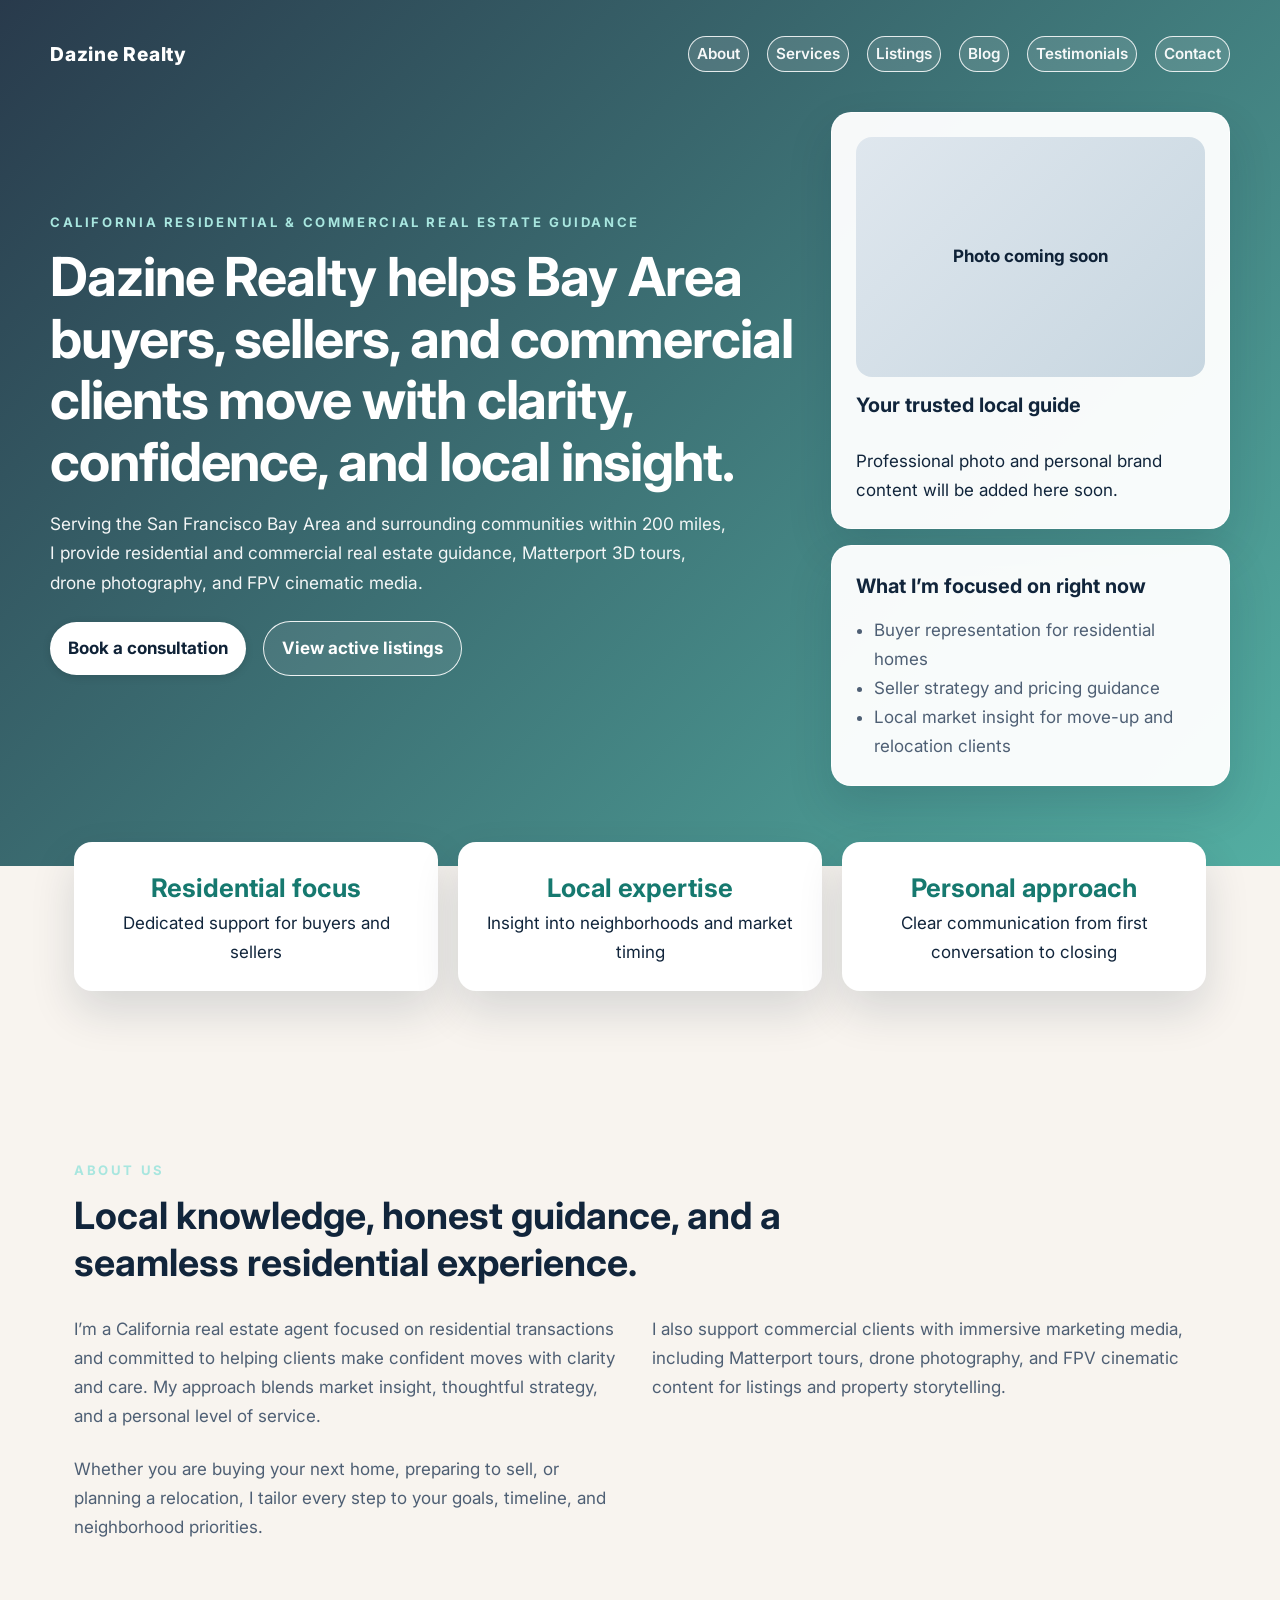
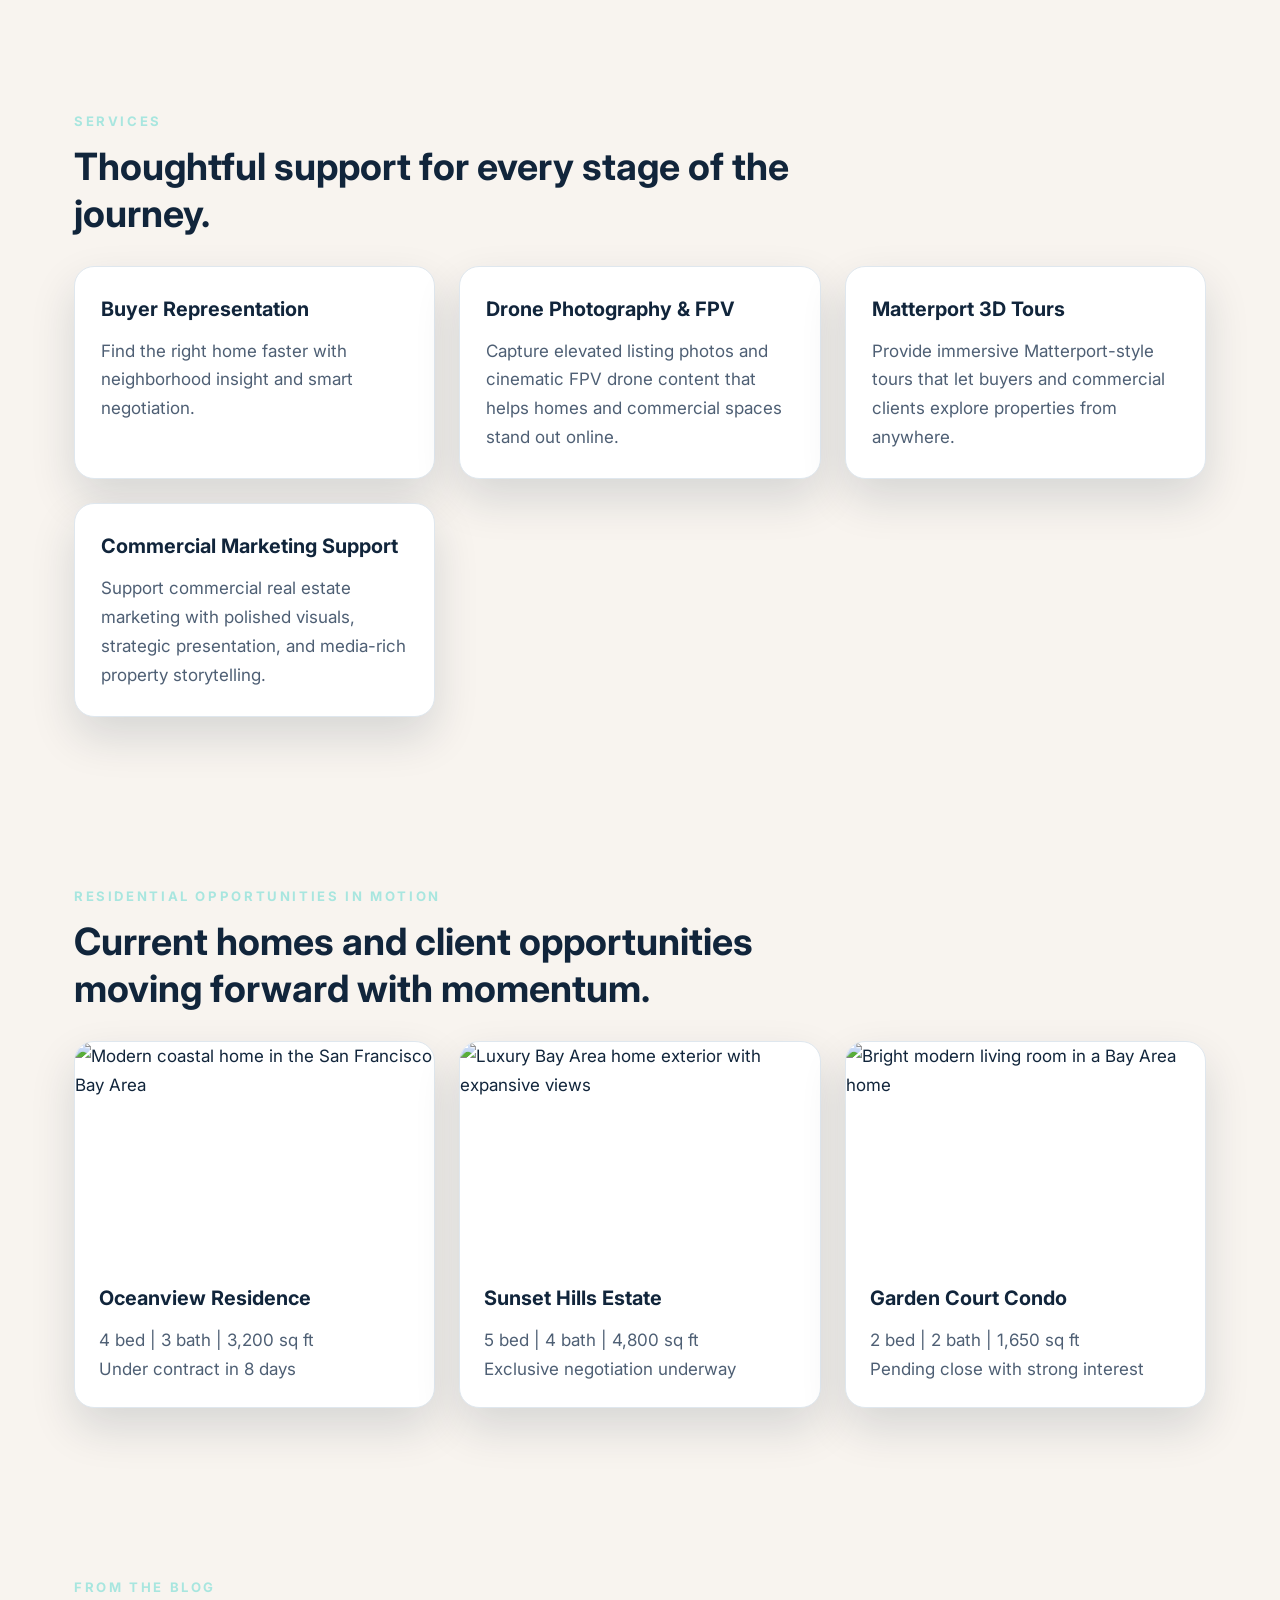
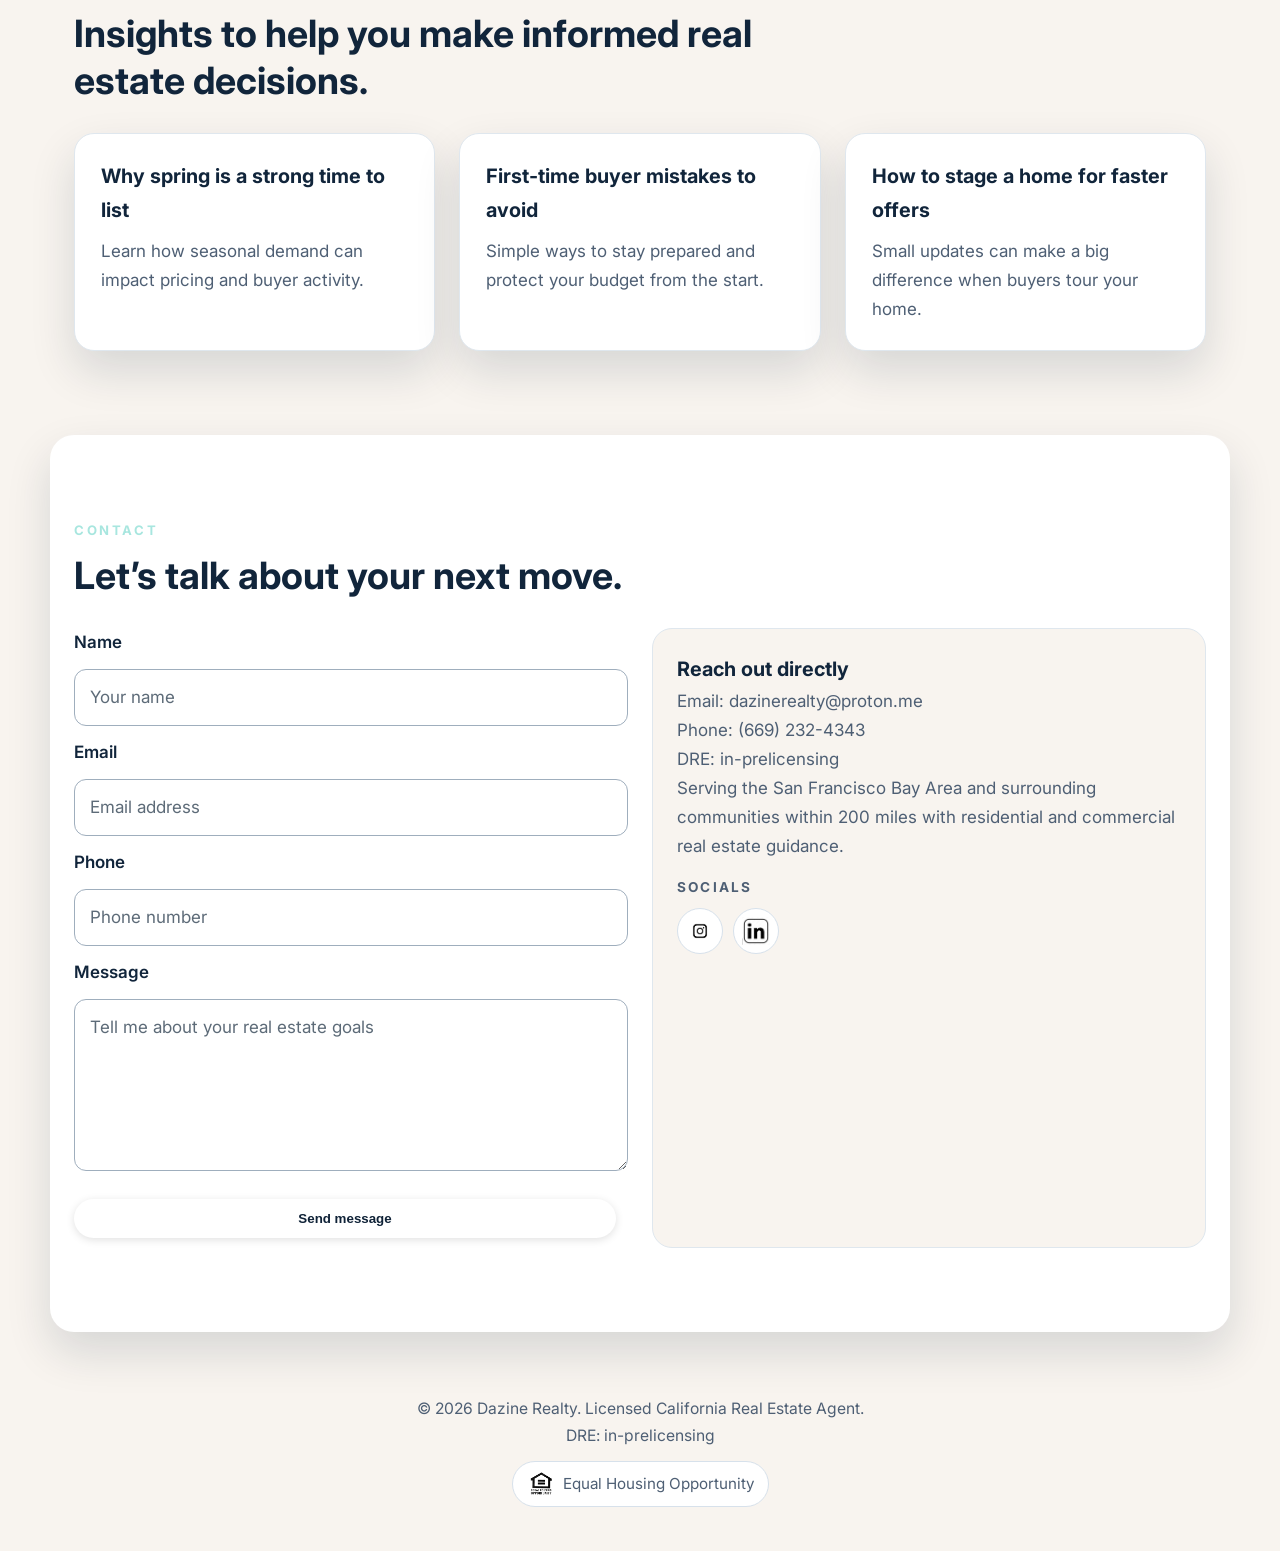
==== index.html @ 2d31d54a "Improve SEO, contact details, and social links" ====
<!DOCTYPE html>
<html lang="en">
  <head>
    <meta charset="UTF-8" />
    <meta name="viewport" content="width=device-width, initial-scale=1.0" />
    <title>Dazine Realty | California Residential Real Estate Agent</title>
    <meta
      name="description"
      content="Dazine Realty is a California real estate agent serving the San Francisco Bay Area and nearby communities with residential and commercial guidance, Matterport tours, drone photography, and FPV media."
    />
    <meta
      name="keywords"
      content="Dazine Realty, California real estate agent, San Francisco Bay Area real estate, Oakland real estate, San Jose real estate, Palo Alto real estate, Berkeley real estate, Walnut Creek real estate, San Mateo real estate, Fremont real estate, Santa Clara real estate, Concord real estate, Pleasanton real estate, Livermore real estate, Daly City real estate, South San Francisco real estate, San Rafael real estate, Mill Valley real estate, San Ramon real estate, Napa real estate, Sonoma real estate, Santa Rosa real estate, Stockton real estate, Modesto real estate, Sacramento real estate, residential real estate, commercial real estate, Matterport tours, drone photography, FPV drone services"
    />
    <meta name="robots" content="index, follow" />
    <meta name="geo.region" content="US-CA" />
    <meta name="geo.placename" content="San Francisco Bay Area" />
    <meta name="geo.position" content="37.7749;-122.4194" />
    <meta name="ICBM" content="37.7749, -122.4194" />
    <link rel="canonical" href="http://127.0.0.1:3000/index.html" />
    <meta property="og:title" content="Dazine Realty | California Residential Real Estate Agent" />
    <meta
      property="og:description"
      content="Trusted California real estate guidance for buyers, sellers, and commercial clients across the Bay Area and nearby communities."
    />
    <meta property="og:type" content="website" />
    <link rel="preconnect" href="https://fonts.googleapis.com" />
    <link rel="preconnect" href="https://fonts.gstatic.com" crossorigin />
    <link
      href="https://fonts.googleapis.com/css2?family=Inter:wght@400;500;600;700;800&display=swap"
      rel="stylesheet"
    />
    <link rel="stylesheet" href="style.css" />
    <script type="application/ld+json">
      {
        "@context": "https://schema.org",
        "@type": "RealEstateAgent",
        "name": "Dazine Realty",
        "description": "Trusted California residential real estate guidance for buyers, sellers, and relocating families.",
        "areaServed": "California",
        "knowsAbout": [
          "Residential real estate",
          "Buyer representation",
          "Seller strategy",
          "Local market guidance"
        ]
      }
    </script>
  </head>
  <body>
    <a href="#main-content" class="skip-link">Skip to main content</a>
    <header class="hero">
      <nav class="navbar" aria-label="Primary navigation">
        <a href="#top" class="brand">Dazine Realty</a>
        <div class="nav-links">
          <a href="#about" class="nav-link">About</a>
          <a href="#services" class="nav-link">Services</a>
          <a href="#listings" class="nav-link">Listings</a>
          <a href="blog.html" class="nav-link">Blog</a>
          <a href="testimonials.html" class="nav-link">Testimonials</a>
          <a href="#contact" class="nav-link">Contact</a>
        </div>
      </nav>

      <div class="hero-content" id="top">
        <div>
          <p class="eyebrow">California Residential & Commercial Real Estate Guidance</p>
          <h1>Dazine Realty helps Bay Area buyers, sellers, and commercial clients move with clarity, confidence, and local insight.</h1>
          <p class="hero-text">
            Serving the San Francisco Bay Area and surrounding communities within 200 miles, I provide residential and commercial real estate guidance, Matterport 3D tours, drone photography, and FPV cinematic media.
          </p>
          <a href="#contact" class="btn btn-primary">Book a consultation</a>
          <a href="#listings" class="btn btn-secondary">View active listings</a>
        </div>
        <div class="hero-side-stack">
          <div class="hero-card hero-photo-card">
            <div class="photo-placeholder" aria-label="Placeholder photo of agent">
              <span>Photo coming soon</span>
            </div>
            <h3>Your trusted local guide</h3>
            <p>Professional photo and personal brand content will be added here soon.</p>
          </div>
          <div class="hero-card">
            <h3>What I’m focused on right now</h3>
            <ul>
              <li>Buyer representation for residential homes</li>
              <li>Seller strategy and pricing guidance</li>
              <li>Local market insight for move-up and relocation clients</li>
            </ul>
          </div>
        </div>
      </div>
    </header>

    <main id="main-content">
      <section class="section intro-strip">
        <div>
          <strong>Residential focus</strong>
          <span>Dedicated support for buyers and sellers</span>
        </div>
        <div>
          <strong>Local expertise</strong>
          <span>Insight into neighborhoods and market timing</span>
        </div>
        <div>
          <strong>Personal approach</strong>
          <span>Clear communication from first conversation to closing</span>
        </div>
      </section>

      <section class="section" id="about">
        <div class="section-heading">
          <p class="eyebrow">About us</p>
          <h2>Local knowledge, honest guidance, and a seamless residential experience.</h2>
        </div>
        <div class="about-grid">
          <p>
            I’m a California real estate agent focused on residential transactions and committed to
            helping clients make confident moves with clarity and care. My approach blends market
            insight, thoughtful strategy, and a personal level of service.
          </p>
          <p>
            I also support commercial clients with immersive marketing media, including Matterport
            tours, drone photography, and FPV cinematic content for listings and property storytelling.
          </p>
          <p>
            Whether you are buying your next home, preparing to sell, or planning a relocation,
            I tailor every step to your goals, timeline, and neighborhood priorities.
          </p>
        </div>
      </section>

      <section class="section" id="services">
        <div class="section-heading">
          <p class="eyebrow">Services</p>
          <h2>Thoughtful support for every stage of the journey.</h2>
        </div>
        <div class="card-grid">
          <article class="card">
            <h3>Buyer Representation</h3>
            <p>Find the right home faster with neighborhood insight and smart negotiation.</p>
          </article>
          <article class="card">
            <h3>Drone Photography & FPV</h3>
            <p>Capture elevated listing photos and cinematic FPV drone content that helps homes and commercial spaces stand out online.</p>
          </article>
          <article class="card">
            <h3>Matterport 3D Tours</h3>
            <p>Provide immersive Matterport-style tours that let buyers and commercial clients explore properties from anywhere.</p>
          </article>
          <article class="card">
            <h3>Commercial Marketing Support</h3>
            <p>Support commercial real estate marketing with polished visuals, strategic presentation, and media-rich property storytelling.</p>
          </article>
        </div>
      </section>

      <section class="section" id="listings">
        <div class="section-heading">
          <p class="eyebrow">Residential opportunities in motion</p>
          <h2>Current homes and client opportunities moving forward with momentum.</h2>
        </div>
        <div class="card-grid">
          <article class="card listing-card">
            <img src="https://images.unsplash.com/photo-1512918728675-ed5a9ecdebfd?auto=format&fit=crop&w=900&q=80" alt="Modern coastal home in the San Francisco Bay Area" />
            <div class="card-content">
              <h3>Oceanview Residence</h3>
              <p>4 bed | 3 bath | 3,200 sq ft</p>
              <span>Under contract in 8 days</span>
            </div>
          </article>
          <article class="card listing-card">
            <img src="https://images.unsplash.com/photo-1502672260266-1c1ef2d93688?auto=format&fit=crop&w=900&q=80" alt="Luxury Bay Area home exterior with expansive views" />
            <div class="card-content">
              <h3>Sunset Hills Estate</h3>
              <p>5 bed | 4 bath | 4,800 sq ft</p>
              <span>Exclusive negotiation underway</span>
            </div>
          </article>
          <article class="card listing-card">
            <img src="https://images.unsplash.com/photo-1460317442991-0ec209397118?auto=format&fit=crop&w=900&q=80" alt="Bright modern living room in a Bay Area home" />
            <div class="card-content">
              <h3>Garden Court Condo</h3>
              <p>2 bed | 2 bath | 1,650 sq ft</p>
              <span>Pending close with strong interest</span>
            </div>
          </article>
        </div>
      </section>

      <section class="section" id="blog">
        <div class="section-heading">
          <p class="eyebrow">From the blog</p>
          <h2>Insights to help you make informed real estate decisions.</h2>
        </div>
        <div class="card-grid">
          <a href="blog.html" class="card blog-card">
            <h3>Why spring is a strong time to list</h3>
            <p>Learn how seasonal demand can impact pricing and buyer activity.</p>
          </a>
          <a href="blog.html" class="card blog-card">
            <h3>First-time buyer mistakes to avoid</h3>
            <p>Simple ways to stay prepared and protect your budget from the start.</p>
          </a>
          <a href="blog.html" class="card blog-card">
            <h3>How to stage a home for faster offers</h3>
            <p>Small updates can make a big difference when buyers tour your home.</p>
          </a>
        </div>
      </section>

      <section class="section contact-section" id="contact">
        <div class="section-heading" id="contact-heading">
          <p class="eyebrow">Contact</p>
          <h2>Let’s talk about your next move.</h2>
        </div>
        <div class="contact-grid">
          <form
            class="contact-form"
            aria-labelledby="contact-heading"
            action="https://formspree.io/f/xbdvkydz"
            method="POST"
          >
            <label for="name">Name</label>
            <input id="name" name="name" type="text" placeholder="Your name" required />
            <label for="email">Email</label>
            <input id="email" name="email" type="email" placeholder="Email address" required />
            <label for="phone">Phone</label>
            <input id="phone" name="phone" type="tel" placeholder="Phone number" />
            <label for="message">Message</label>
            <textarea id="message" name="message" rows="5" placeholder="Tell me about your real estate goals" required></textarea>
            <input type="hidden" name="_subject" value="New inquiry from Dazine Realty website" />
            <input type="hidden" name="_captcha" value="false" />
            <input type="hidden" name="_next" value="/index.html?success=1" />
            <p class="form-status" id="form-status" aria-live="polite"></p>
            <button type="submit" class="btn btn-primary">Send message</button>
          </form>
          <div class="contact-info">
            <h3>Reach out directly</h3>
            <p>Email: <a href="mailto:dazinerealty@proton.me">dazinerealty@proton.me</a></p>
            <p>Phone: <a href="tel:+16692324343">(669) 232-4343</a></p>
            <p>DRE: in-prelicensing</p>
            <p>Serving the San Francisco Bay Area and surrounding communities within 200 miles with residential and commercial real estate guidance.</p>
            <div class="socials-block">
              <p class="socials-title">Socials</p>
              <div class="social-links-row">
                <a href="https://www.instagram.com/" target="_blank" rel="noopener noreferrer" class="social-link" aria-label="Follow on Instagram">
                  <img src="instagramLogo.jpg" alt="Instagram icon for Dazine Realty" class="social-icon" />
                </a>
                <a href="https://www.linkedin.com/" target="_blank" rel="noopener noreferrer" class="social-link" aria-label="Visit LinkedIn profile">
                  <img src="linkedInLogo.jpg" alt="LinkedIn icon for Dazine Realty" class="social-icon" />
                </a>
              </div>
            </div>
          </div>
        </div>
      </section>
    </main>

    <script>
      const params = new URLSearchParams(window.location.search);
      const status = document.getElementById('form-status');
      if (params.get('success') === '1' && status) {
        status.textContent = 'Thanks! Your message was sent successfully.';
      }
    </script>

    <footer aria-label="Footer">
      <div class="footer-content">
        <p>© 2026 Dazine Realty. Licensed California Real Estate Agent.</p>
        <p>DRE: in-prelicensing</p>
      </div>
      <div class="footer-badges">
        <div class="equal-housing" aria-label="Equal Housing Opportunity">
          <img src="EqualHousingOpportunityLogo.png" alt="Equal Housing Opportunity logo" class="equal-housing-icon" />
          <span>Equal Housing Opportunity</span>
        </div>
      </div>
    </footer>
  </body>
</html>
---- style.css ----
:root {
  --navy: #0f2237;
  --teal: #16796f;
  --cream: #f8f4ef;
  --text: #11253b;
  --muted: #4e5f74;
  --shadow: 0 20px 45px rgba(17, 37, 59, 0.14);
  --focus: #0b63ce;
}

* {
  box-sizing: border-box;
  margin: 0;
  padding: 0;
}

html {
  scroll-behavior: smooth;
}

body {
  font-family: 'Inter', sans-serif;
  color: var(--text);
  background: var(--cream);
  line-height: 1.7;
  font-size: 17px;
}

img {
  width: 100%;
  display: block;
}

a {
  color: inherit;
  text-decoration: none;
}

a:hover,
a:focus-visible {
  color: var(--teal);
}

*:focus-visible {
  outline: 3px solid var(--focus);
  outline-offset: 3px;
  border-radius: 4px;
}
.skip-link {
  position: absolute;
  left: -9999px;
  top: 0;
  background: var(--navy);
  color: white;
  padding: 10px 14px;
  z-index: 1000;
  border-radius: 0 0 6px 0;
}

.skip-link:focus {
  left: 0;
}
.hero {
  background: linear-gradient(135deg, rgba(18, 38, 58, 0.9), rgba(42, 157, 143, 0.8)),
    url('https://images.unsplash.com/photo-1494526585095-c41746248156?auto=format&fit=crop&w=1600&q=80') center/cover;
  color: white;
  padding: 24px 24px 80px;
}

.navbar {
  max-width: 1180px;
  margin: 0 auto;
  display: flex;
  align-items: center;
  justify-content: space-between;
  padding: 12px 0 40px;
}

.brand {
  font-size: 1.2rem;
  font-weight: 800;
  letter-spacing: 0.04em;
}

.nav-links {
  display: flex;
  gap: 18px;
  flex-wrap: wrap;
}

.nav-links a {
  color: rgba(255,255,255,0.95);
  font-size: 0.95rem;
  font-weight: 600;
}

.nav-link {
  display: inline-block;
  padding: 4px 8px;
  border: 1px solid rgba(255,255,255,0.85);
  border-radius: 999px;
  background: rgba(255,255,255,0.12);
}

.hero-content {
  max-width: 1180px;
  margin: 0 auto;
  display: grid;
  grid-template-columns: 1.5fr 0.8fr;
  gap: 32px;
  align-items: center;
}

.eyebrow {
  text-transform: uppercase;
  letter-spacing: 0.2em;
  font-weight: 700;
  font-size: 0.82rem;
  color: #a8e6df;
  margin-bottom: 12px;
}

.hero h1 {
  font-size: clamp(2.2rem, 4.2vw, 3.5rem);
  margin-bottom: 16px;
  line-height: 1.15;
  letter-spacing: -0.02em;
}

.hero-text {
  font-size: 1.08rem;
  max-width: 680px;
  color: rgba(255,255,255,0.94);
  margin-bottom: 24px;
}

.btn {
  display: inline-block;
  padding: 12px 18px;
  border-radius: 999px;
  font-weight: 600;
  margin-right: 12px;
  margin-bottom: 10px;
}

.btn-primary {
  background: white;
  color: var(--navy);
  font-weight: 700;
  box-shadow: 0 2px 8px rgba(0, 0, 0, 0.12);
}

.btn-secondary {
  border: 1px solid rgba(255,255,255,0.9);
  color: white;
  font-weight: 700;
  background: rgba(255,255,255,0.08);
}

.hero-card {
  background: rgba(255,255,255,0.96);
  color: var(--text);
  border-radius: 20px;
  padding: 24px;
  box-shadow: var(--shadow);
  border: 1px solid rgba(255,255,255,0.9);
}

.hero-side-stack {
  display: flex;
  flex-direction: column;
  gap: 16px;
}

.hero-photo-card {
  display: flex;
  flex-direction: column;
  gap: 12px;
}

.photo-placeholder {
  min-height: 240px;
  border-radius: 16px;
  background: linear-gradient(135deg, #dfe7ee, #c7d6e0);
  display: grid;
  place-items: center;
  color: var(--navy);
  font-weight: 700;
  text-align: center;
  padding: 16px;
}

.hero-card h3 {
  margin-bottom: 12px;
}

.hero-card ul {
  padding-left: 18px;
  color: var(--muted);
}

.section {
  max-width: 1180px;
  margin: 0 auto;
  padding: 84px 24px;
}

.intro-strip {
  display: grid;
  grid-template-columns: repeat(3, 1fr);
  gap: 20px;
  margin-top: -24px;
  padding-top: 0;
}

.intro-strip > div {
  background: white;
  border-radius: 18px;
  padding: 24px;
  box-shadow: var(--shadow);
  text-align: center;
}

.intro-strip strong {
  display: block;
  font-size: 1.6rem;
  color: var(--teal);
}

.section-heading {
  margin-bottom: 28px;
}

.section-heading h2 {
  font-size: clamp(1.7rem, 3vw, 2.35rem);
  max-width: 760px;
  line-height: 1.25;
}

.about-grid,
.contact-grid {
  display: grid;
  grid-template-columns: 1fr 1fr;
  gap: 24px;
}

.about-grid p,
.contact-info p {
  color: var(--muted);
}

.card-grid {
  display: grid;
  grid-template-columns: repeat(3, 1fr);
  gap: 24px;
}

.card {
  background: white;
  border-radius: 20px;
  padding: 26px;
  box-shadow: var(--shadow);
  border: 1px solid #dfe7ee;
}

.card h3 {
  margin-bottom: 10px;
}

.card p,
.card span {
  color: var(--muted);
}

.blog-card {
  display: block;
  transition: transform 0.2s ease, box-shadow 0.2s ease;
}

.blog-card:hover {
  transform: translateY(-4px);
  box-shadow: 0 24px 45px rgba(18, 38, 58, 0.16);
}

.blog-page {
  max-width: 900px;
  margin: 0 auto;
  padding: 64px 24px 80px;
}

.blog-page .back-link {
  display: inline-block;
  margin-bottom: 24px;
  color: var(--teal);
  font-weight: 600;
}

.blog-post {
  background: white;
  border-radius: 24px;
  padding: 32px;
  box-shadow: var(--shadow);
  margin-bottom: 24px;
}

.blog-post h2 {
  margin-bottom: 12px;
  font-size: 1.7rem;
}

.blog-post p {
  color: var(--muted);
  margin-bottom: 12px;
}

.listing-card {
  overflow: hidden;
  padding: 0;
}

.listing-card img {
  height: 220px;
  object-fit: cover;
}

.card-content {
  padding: 20px 24px 24px;
}

.contact-section {
  background: white;
  border-radius: 24px;
  box-shadow: var(--shadow);
  margin-bottom: 40px;
}

.contact-form {
  display: flex;
  flex-direction: column;
  gap: 12px;
}

.contact-form label {
  font-weight: 600;
  color: var(--text);
}

.contact-form input,
.contact-form textarea {
  border: 1px solid #9faebd;
  border-radius: 12px;
  padding: 13px 15px;
  font: inherit;
  background: #fff;
  min-height: 46px;
}

.contact-form input::placeholder,
.contact-form textarea::placeholder {
  color: #5d6b78;
}

.contact-form .form-status {
  margin-top: 4px;
  font-size: 0.95rem;
  color: var(--teal);
  font-weight: 600;
}

.contact-form button {
  border: none;
  cursor: pointer;
}

.contact-info {
  background: var(--cream);
  border-radius: 20px;
  padding: 24px;
  border: 1px solid #dfe7ee;
}

footer {
  text-align: center;
  padding: 24px 24px 44px;
  color: var(--muted);
  font-size: 0.98rem;
}

footer p {
  max-width: 700px;
  margin: 0 auto;
}

.footer-content {
  margin-bottom: 12px;
}

.footer-badges {
  display: flex;
  justify-content: center;
  align-items: center;
  gap: 10px;
  flex-wrap: wrap;
}

.equal-housing,
.social-link {
  display: inline-flex;
  align-items: center;
  gap: 8px;
  padding: 8px 14px;
  border: 1px solid #d7e1eb;
  border-radius: 999px;
  background: white;
  font-size: 0.95rem;
}

.social-link {
  padding: 8px;
}

.equal-housing-icon,
.social-icon {
  width: 28px;
  height: 28px;
  object-fit: contain;
  display: block;
}

.socials-block {
  margin-top: 16px;
}

.socials-title {
  font-size: 0.85rem;
  font-weight: 700;
  text-transform: uppercase;
  letter-spacing: 0.16em;
  color: var(--teal);
  margin-bottom: 8px;
}

.social-links-row {
  display: flex;
  gap: 10px;
  flex-wrap: wrap;
}

@media (max-width: 900px) {
  .hero-content,
  .about-grid,
  .contact-grid,
  .card-grid,
  .intro-strip {
    grid-template-columns: 1fr;
  }

  .hero {
    padding-bottom: 60px;
  }
}

@media (max-width: 640px) {
  .nav-links {
    width: 100%;
    justify-content: space-between;
  }

  .skip-nav-link {
    margin-left: auto;
  }

  .navbar {
    flex-direction: column;
    align-items: flex-start;
    gap: 12px;
  }

  .nav-links {
    gap: 12px;
  }

  .hero {
    padding: 20px 16px 56px;
  }

  .section {
    padding: 56px 16px;
  }
}
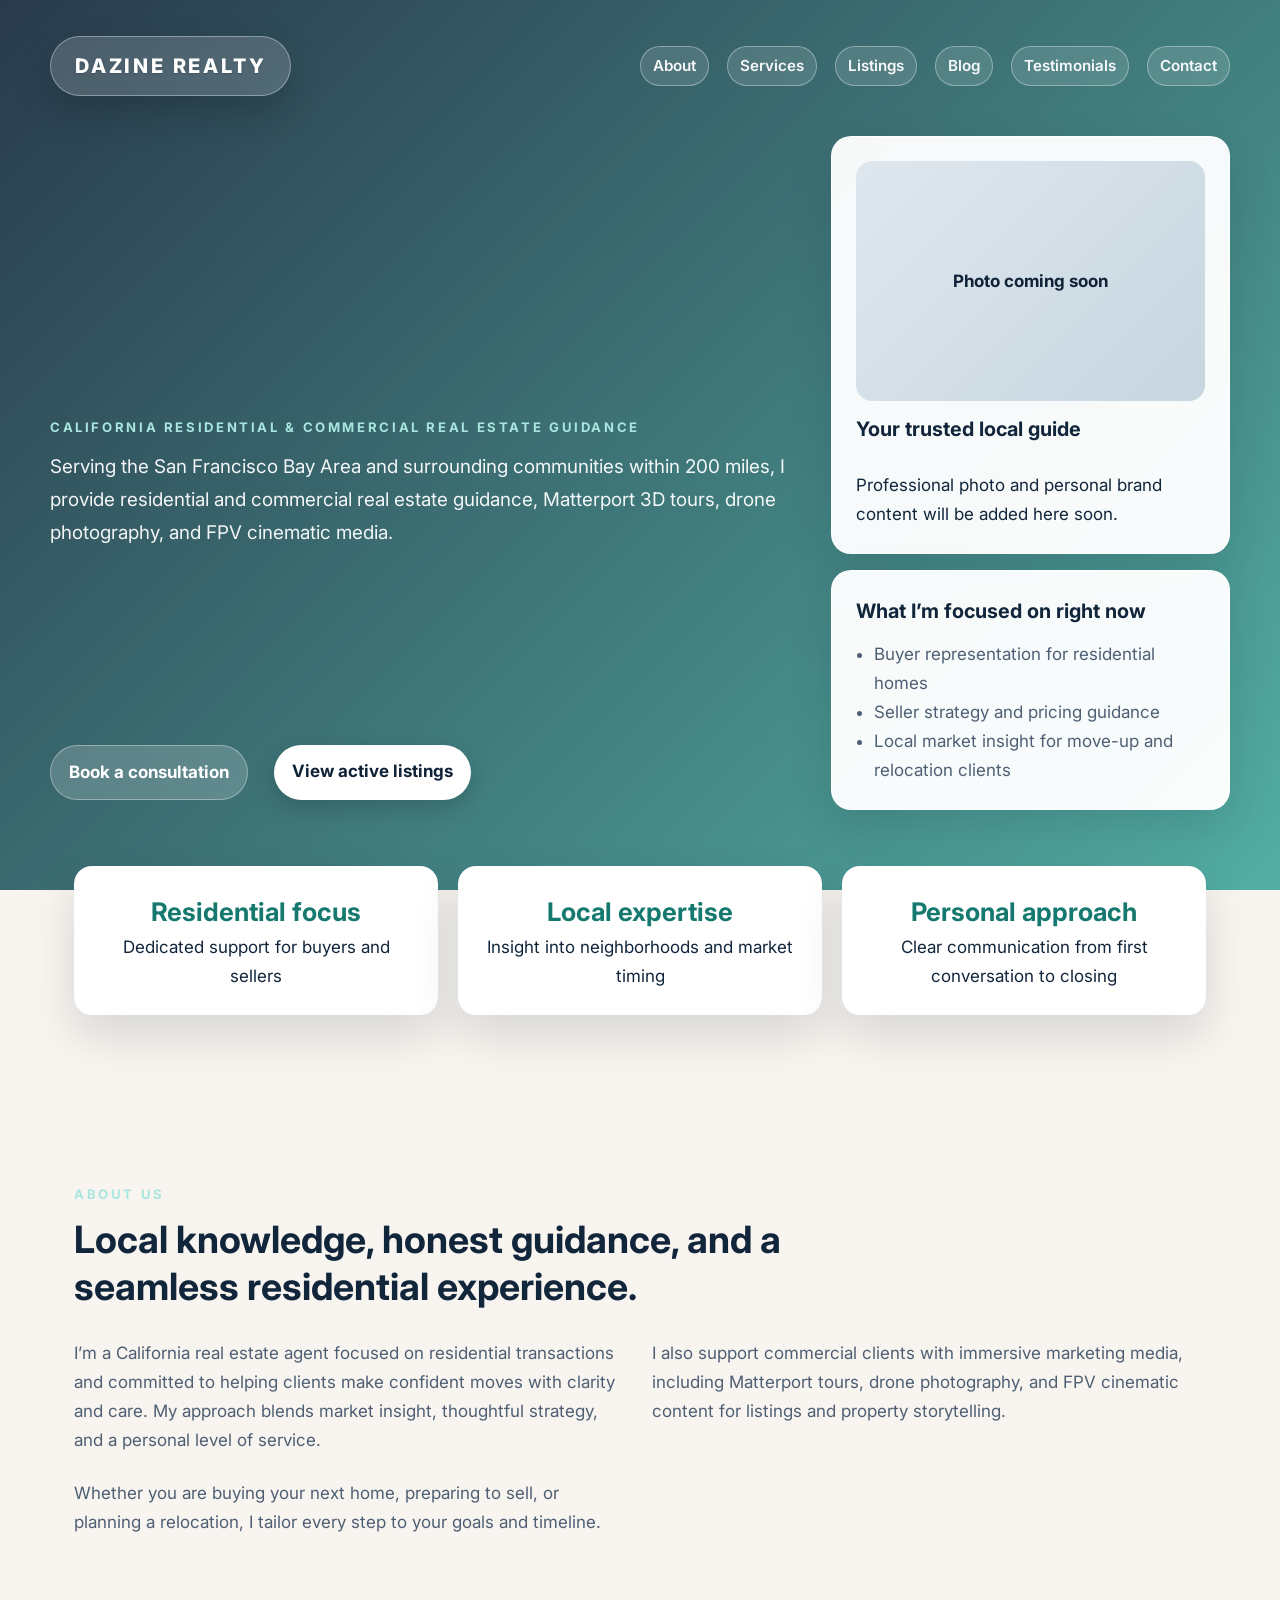
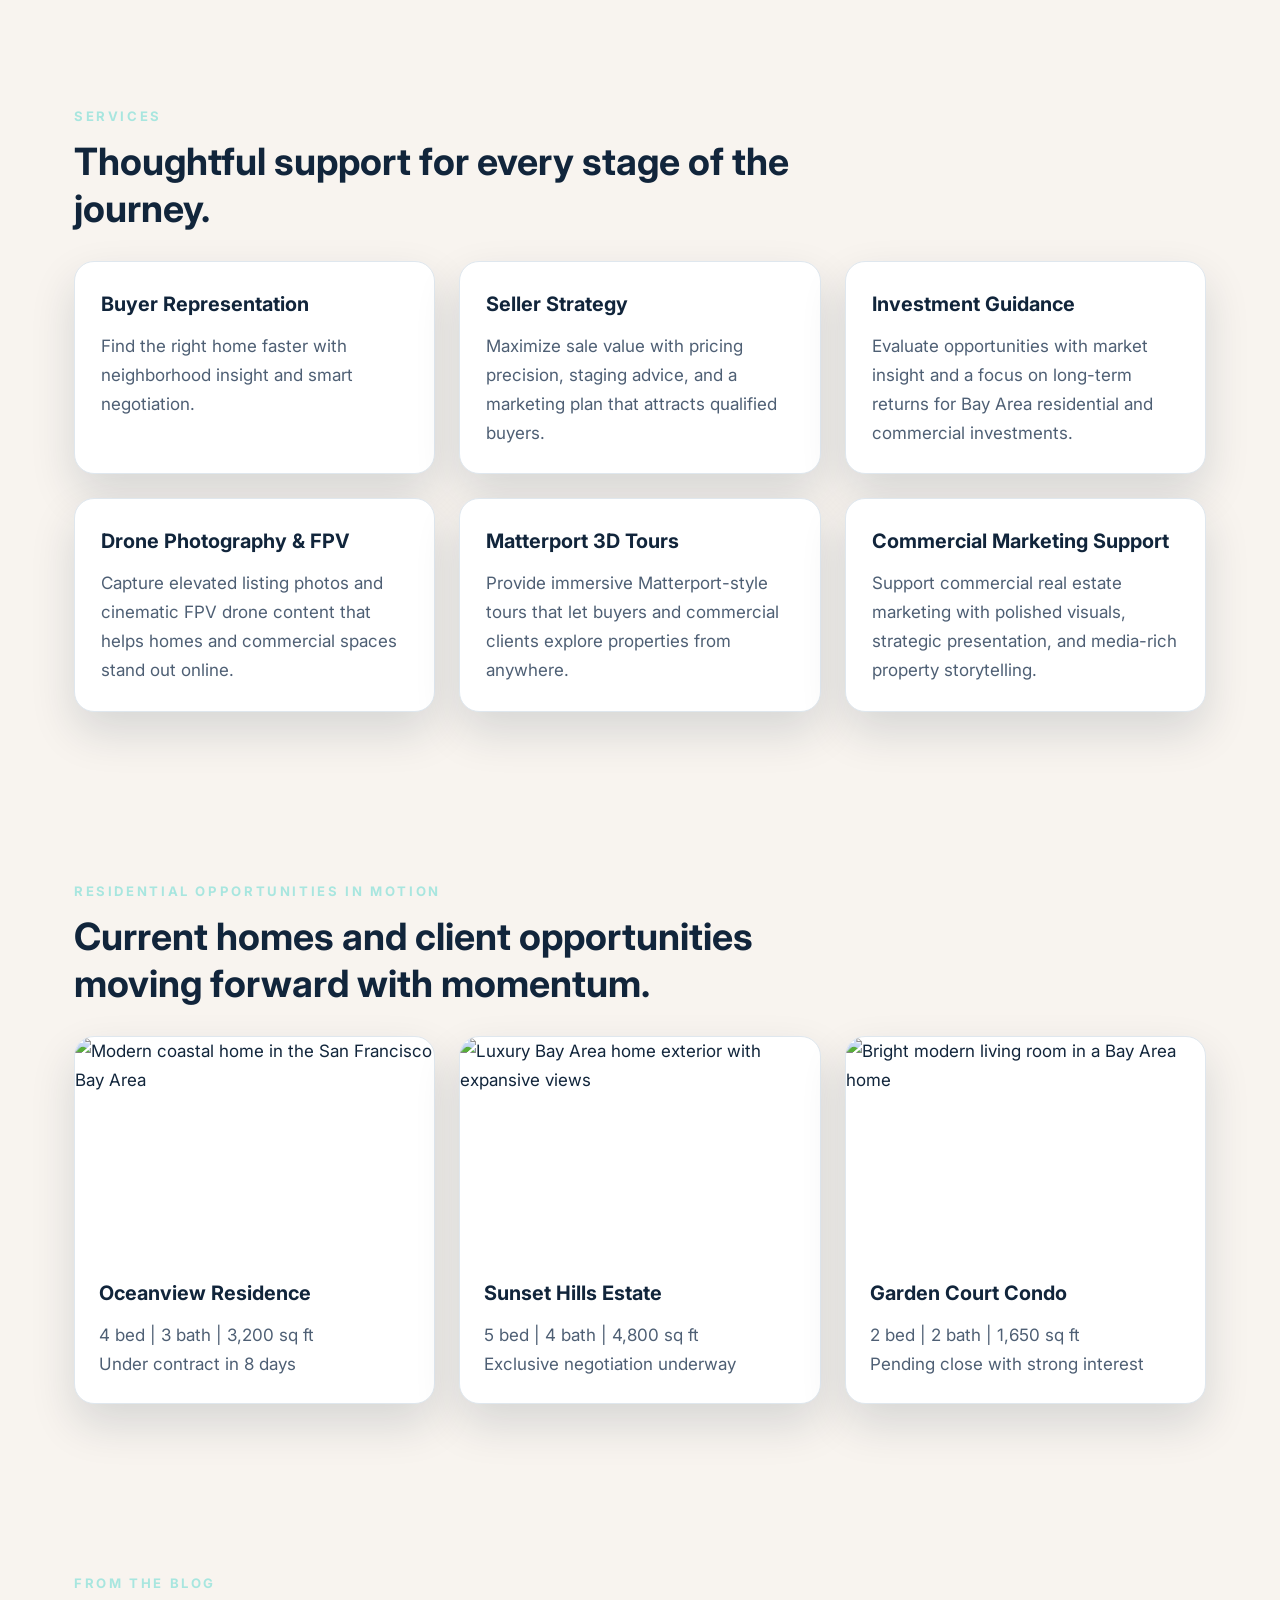
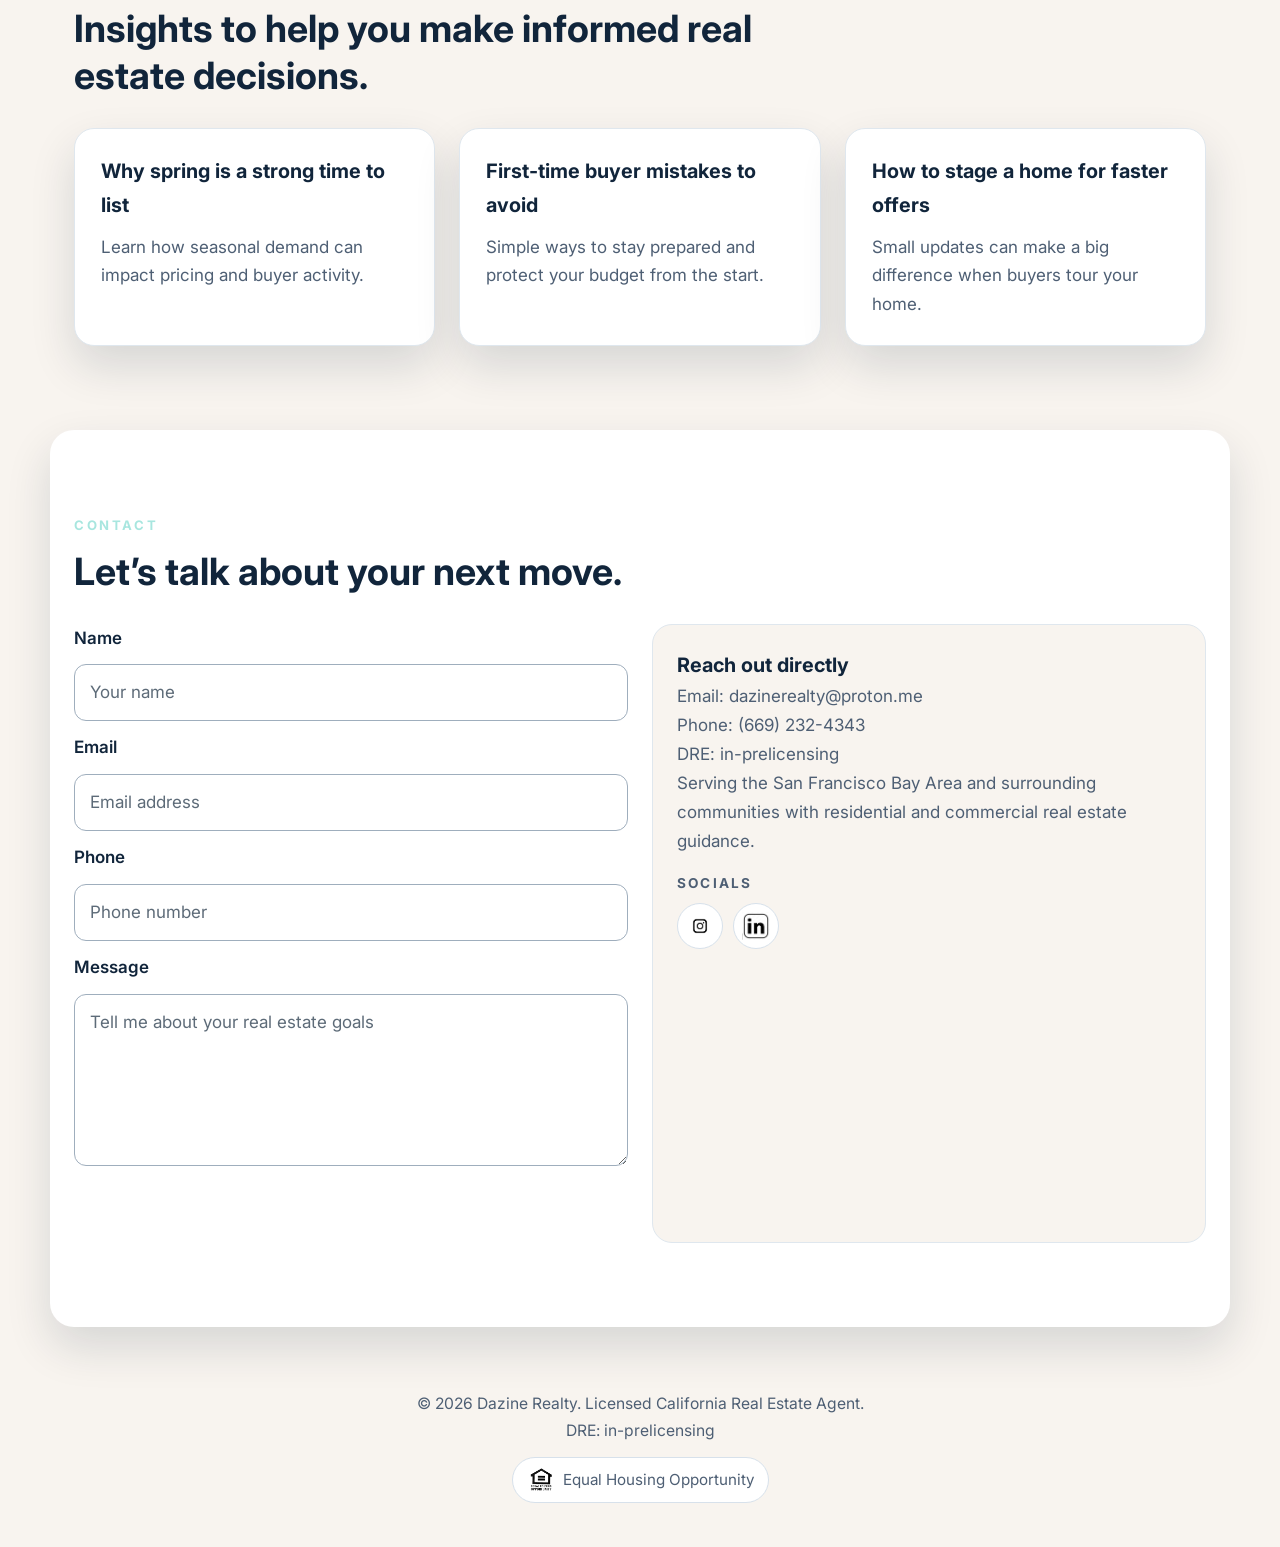
==== commit a12f059b: "Update website content and hero styling" ====
--- a/index.html
+++ b/index.html
@@ -1,6 +1,15 @@
 <!DOCTYPE html>
 <html lang="en">
   <head>
+    <!-- Google tag (gtag.js) -->
+    <script async src="https://www.googletagmanager.com/gtag/js?id=G-FYJN9053RN"></script>
+    <script>
+      window.dataLayer = window.dataLayer || [];
+      function gtag(){dataLayer.push(arguments);}
+      gtag('js', new Date());
+
+      gtag('config', 'G-FYJN9053RN');
+    </script>
     <meta charset="UTF-8" />
     <meta name="viewport" content="width=device-width, initial-scale=1.0" />
     <title>Dazine Realty | California Residential Real Estate Agent</title>
@@ -63,14 +72,17 @@
       </nav>
 
       <div class="hero-content" id="top">
-        <div>
-          <p class="eyebrow">California Residential & Commercial Real Estate Guidance</p>
-          <h1>Dazine Realty helps Bay Area buyers, sellers, and commercial clients move with clarity, confidence, and local insight.</h1>
-          <p class="hero-text">
-            Serving the San Francisco Bay Area and surrounding communities within 200 miles, I provide residential and commercial real estate guidance, Matterport 3D tours, drone photography, and FPV cinematic media.
-          </p>
-          <a href="#contact" class="btn btn-primary">Book a consultation</a>
-          <a href="#listings" class="btn btn-secondary">View active listings</a>
+        <div class="hero-copy">
+          <div>
+            <p class="eyebrow">California Residential & Commercial Real Estate Guidance</p>
+            <p class="hero-text">
+              Serving the San Francisco Bay Area and surrounding communities within 200 miles, I provide residential and commercial real estate guidance, Matterport 3D tours, drone photography, and FPV cinematic media.
+            </p>
+          </div>
+          <div class="hero-actions">
+            <a href="#contact" class="btn btn-primary">Book a consultation</a>
+            <a href="#listings" class="btn btn-secondary">View active listings</a>
+          </div>
         </div>
         <div class="hero-side-stack">
           <div class="hero-card hero-photo-card">
@@ -125,7 +137,7 @@
           </p>
           <p>
             Whether you are buying your next home, preparing to sell, or planning a relocation,
-            I tailor every step to your goals, timeline, and neighborhood priorities.
+            I tailor every step to your goals and timeline.
           </p>
         </div>
       </section>
@@ -139,6 +151,14 @@
           <article class="card">
             <h3>Buyer Representation</h3>
             <p>Find the right home faster with neighborhood insight and smart negotiation.</p>
+          </article>
+          <article class="card">
+            <h3>Seller Strategy</h3>
+            <p>Maximize sale value with pricing precision, staging advice, and a marketing plan that attracts qualified buyers.</p>
+          </article>
+          <article class="card">
+            <h3>Investment Guidance</h3>
+            <p>Evaluate opportunities with market insight and a focus on long-term returns for Bay Area residential and commercial investments.</p>
           </article>
           <article class="card">
             <h3>Drone Photography & FPV</h3>
@@ -240,7 +260,7 @@
             <p>Email: <a href="mailto:dazinerealty@proton.me">dazinerealty@proton.me</a></p>
             <p>Phone: <a href="tel:+16692324343">(669) 232-4343</a></p>
             <p>DRE: in-prelicensing</p>
-            <p>Serving the San Francisco Bay Area and surrounding communities within 200 miles with residential and commercial real estate guidance.</p>
+            <p>Serving the San Francisco Bay Area and surrounding communities with residential and commercial real estate guidance.</p>
             <div class="socials-block">
               <p class="socials-title">Socials</p>
               <div class="social-links-row">
--- a/style.css
+++ b/style.css
@@ -65,6 +65,7 @@
     url('https://images.unsplash.com/photo-1494526585095-c41746248156?auto=format&fit=crop&w=1600&q=80') center/cover;
   color: white;
   padding: 24px 24px 80px;
+  min-height: 760px;
 }
 
 .navbar {
@@ -77,9 +78,29 @@
 }
 
 .brand {
-  font-size: 1.2rem;
+  display: inline-flex;
+  align-items: center;
+  justify-content: center;
+  font-size: 1.25rem;
   font-weight: 800;
-  letter-spacing: 0.04em;
+  letter-spacing: 0.14em;
+  text-transform: uppercase;
+  padding: 12px 24px;
+  border-radius: 999px;
+  border: 1px solid rgba(255, 255, 255, 0.35);
+  background: rgba(255, 255, 255, 0.16);
+  color: white;
+  box-shadow: 0 16px 36px rgba(0, 0, 0, 0.18);
+  text-shadow: 0 1px 2px rgba(0, 0, 0, 0.18);
+  backdrop-filter: blur(10px);
+  transition: transform 0.2s ease, background 0.2s ease, box-shadow 0.2s ease;
+}
+
+.brand:hover,
+.brand:focus-visible {
+  transform: translateY(-2px);
+  background: rgba(255, 255, 255, 0.28);
+  box-shadow: 0 20px 42px rgba(0, 0, 0, 0.22);
 }
 
 .nav-links {
@@ -96,10 +117,19 @@
 
 .nav-link {
   display: inline-block;
-  padding: 4px 8px;
-  border: 1px solid rgba(255,255,255,0.85);
+  padding: 6px 12px;
+  border: 1px solid rgba(255,255,255,0.35);
   border-radius: 999px;
   background: rgba(255,255,255,0.12);
+  transition: background 0.2s ease, transform 0.2s ease, color 0.2s ease, box-shadow 0.2s ease;
+}
+
+.nav-link:hover,
+.nav-link:focus-visible {
+  background: rgba(255,255,255,0.3);
+  color: white;
+  transform: translateY(-1px);
+  box-shadow: 0 8px 18px rgba(0, 0, 0, 0.14);
 }
 
 .hero-content {
@@ -108,7 +138,25 @@
   display: grid;
   grid-template-columns: 1.5fr 0.8fr;
   gap: 32px;
-  align-items: center;
+  align-items: stretch;
+}
+
+.hero-copy {
+  display: flex;
+  flex-direction: column;
+  justify-content: space-between;
+  min-height: 100%;
+  padding-top: 280px;
+}
+
+.hero-actions {
+  display: flex;
+  gap: 14px;
+  margin-top: 0;
+}
+
+.hero-actions .btn {
+  margin-top: 0;
 }
 
 .eyebrow {
@@ -128,10 +176,11 @@
 }
 
 .hero-text {
-  font-size: 1.08rem;
-  max-width: 680px;
+  font-size: 1.18rem;
+  max-width: 760px;
   color: rgba(255,255,255,0.94);
   margin-bottom: 24px;
+  line-height: 1.75;
 }
 
 .btn {
@@ -141,20 +190,38 @@
   font-weight: 600;
   margin-right: 12px;
   margin-bottom: 10px;
+  transition: transform 0.2s ease, background 0.2s ease, box-shadow 0.2s ease;
 }
 
 .btn-primary {
+  background: rgba(255, 255, 255, 0.18);
+  color: white;
+  border: 1px solid rgba(255,255,255,0.35);
+  font-weight: 700;
+}
+
+.btn-secondary {
   background: white;
   color: var(--navy);
   font-weight: 700;
-  box-shadow: 0 2px 8px rgba(0, 0, 0, 0.12);
-}
-
-.btn-secondary {
-  border: 1px solid rgba(255,255,255,0.9);
-  color: white;
-  font-weight: 700;
-  background: rgba(255,255,255,0.08);
+  box-shadow: 0 8px 22px rgba(0, 0, 0, 0.16);
+}
+
+.btn:hover,
+.btn:focus-visible {
+  transform: translateY(-2px);
+}
+
+.btn-primary:hover,
+.btn-primary:focus-visible {
+  background: rgba(255, 255, 255, 0.26);
+  box-shadow: 0 10px 24px rgba(0, 0, 0, 0.14);
+}
+
+.btn-secondary:hover,
+.btn-secondary:focus-visible {
+  background: #f9f9f9;
+  box-shadow: 0 12px 28px rgba(0, 0, 0, 0.18);
 }
 
 .hero-card {
@@ -313,6 +380,30 @@
   margin-bottom: 12px;
 }
 
+.page-intro-card {
+  background: white;
+  border-radius: 24px;
+  padding: 30px 32px;
+  box-shadow: var(--shadow);
+  margin-bottom: 32px;
+}
+
+.page-intro-card p {
+  color: var(--muted);
+  margin-bottom: 16px;
+  line-height: 1.8;
+  max-width: 760px;
+}
+
+.page-intro-card p:last-child {
+  margin-bottom: 0;
+}
+
+.page-intro-card a {
+  color: var(--teal);
+  font-weight: 700;
+}
+
 .listing-card {
   overflow: hidden;
   padding: 0;
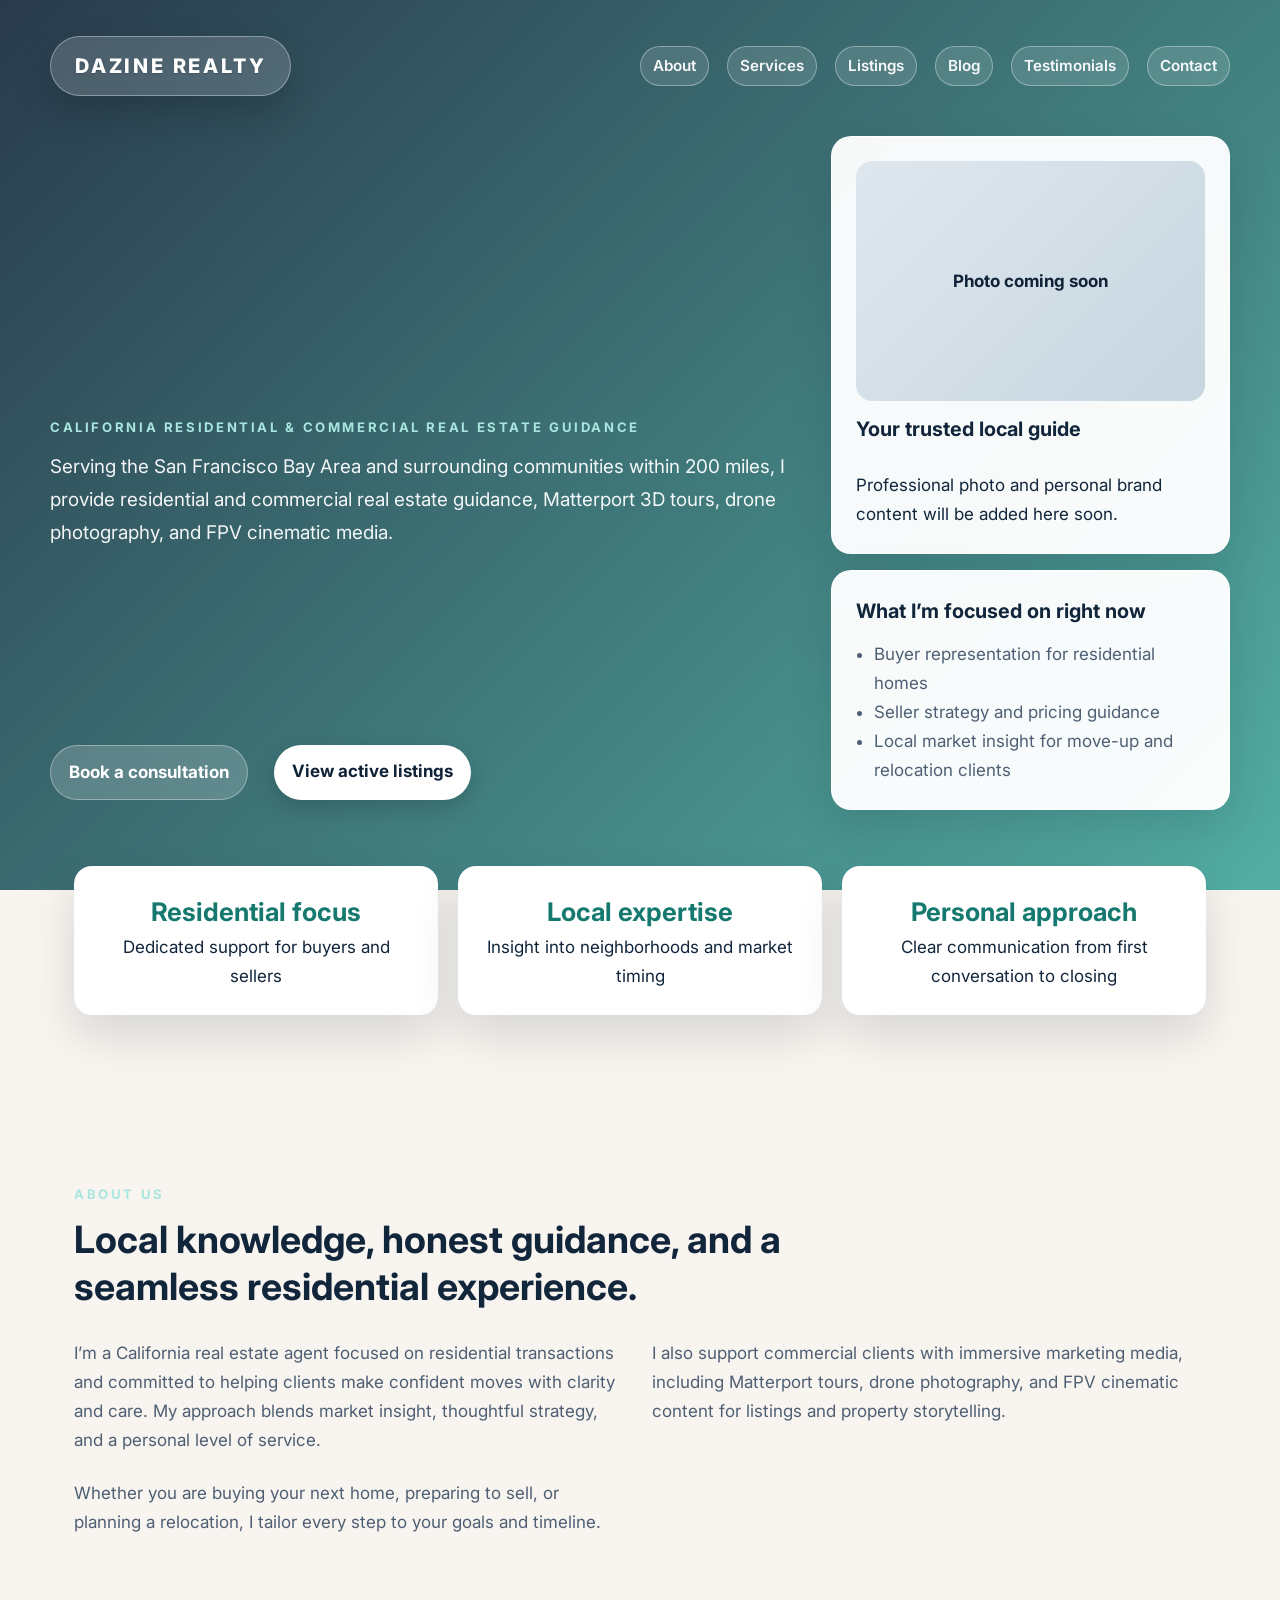
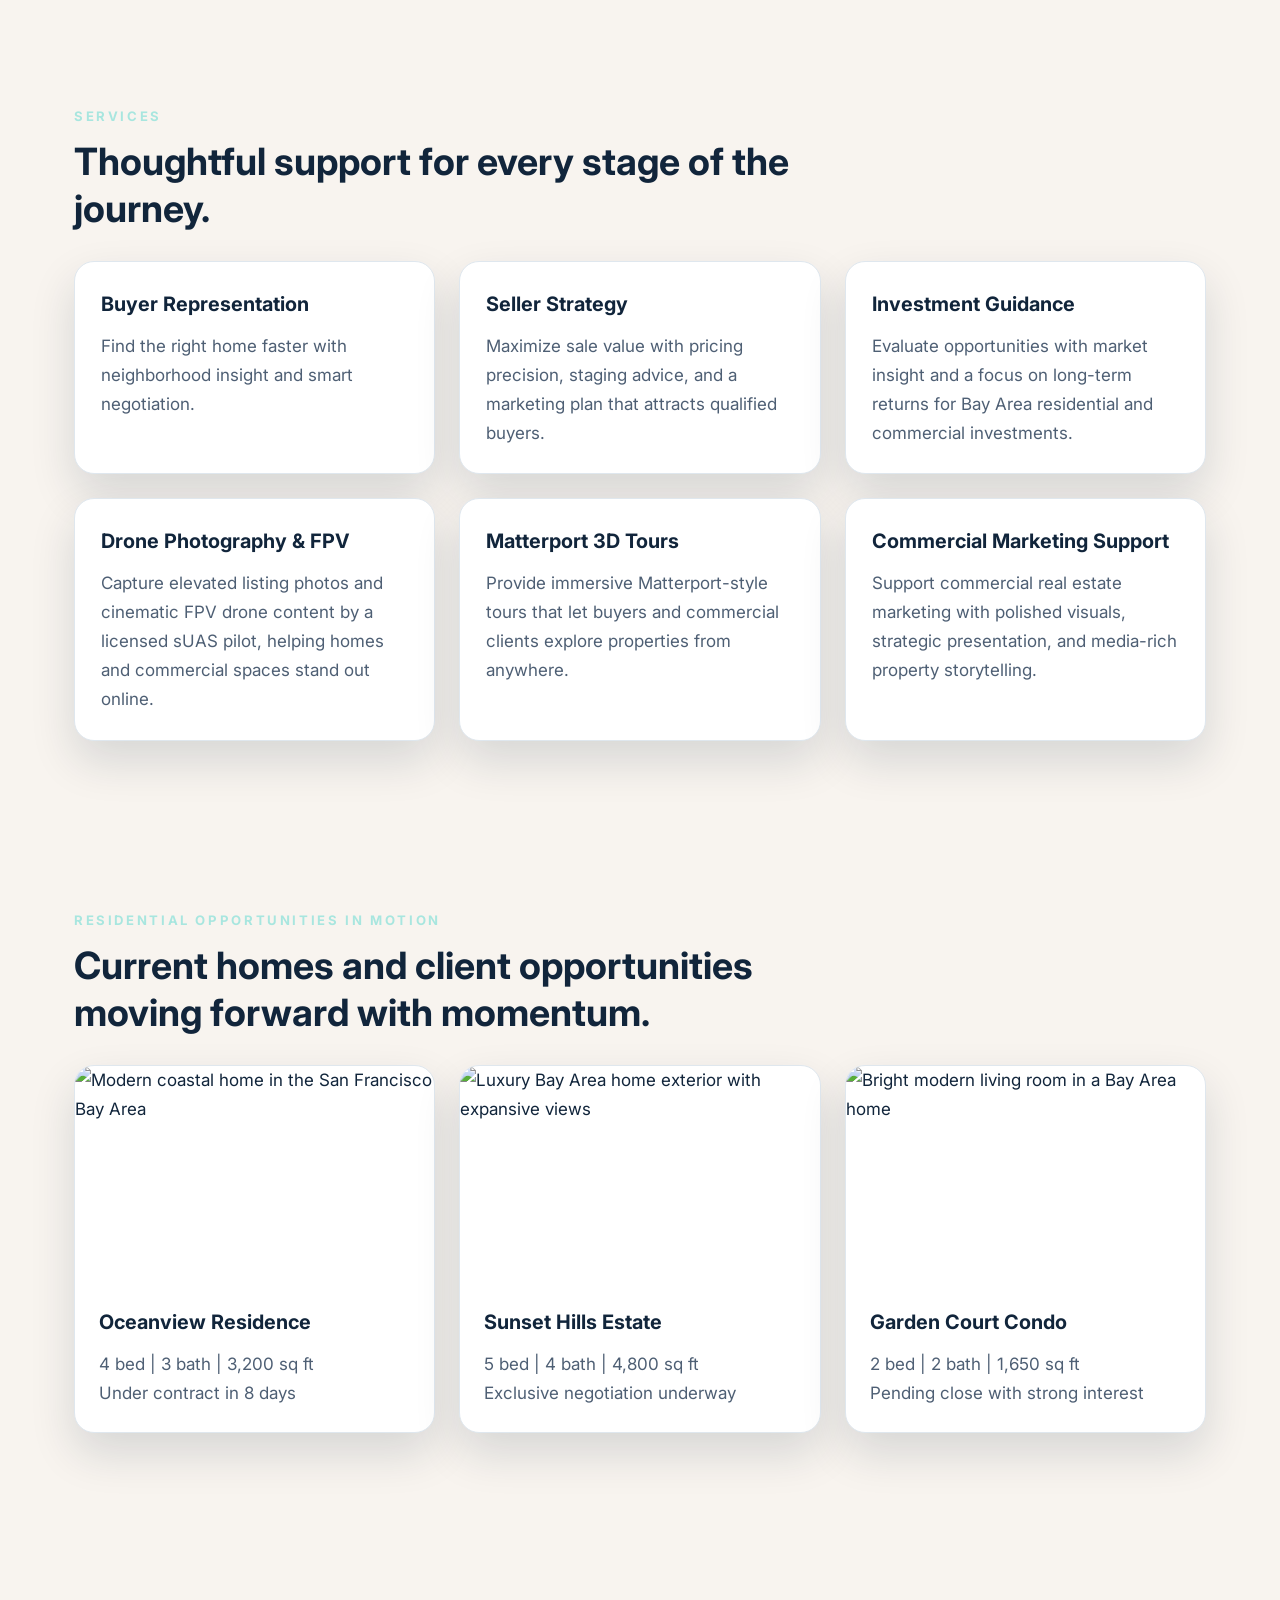
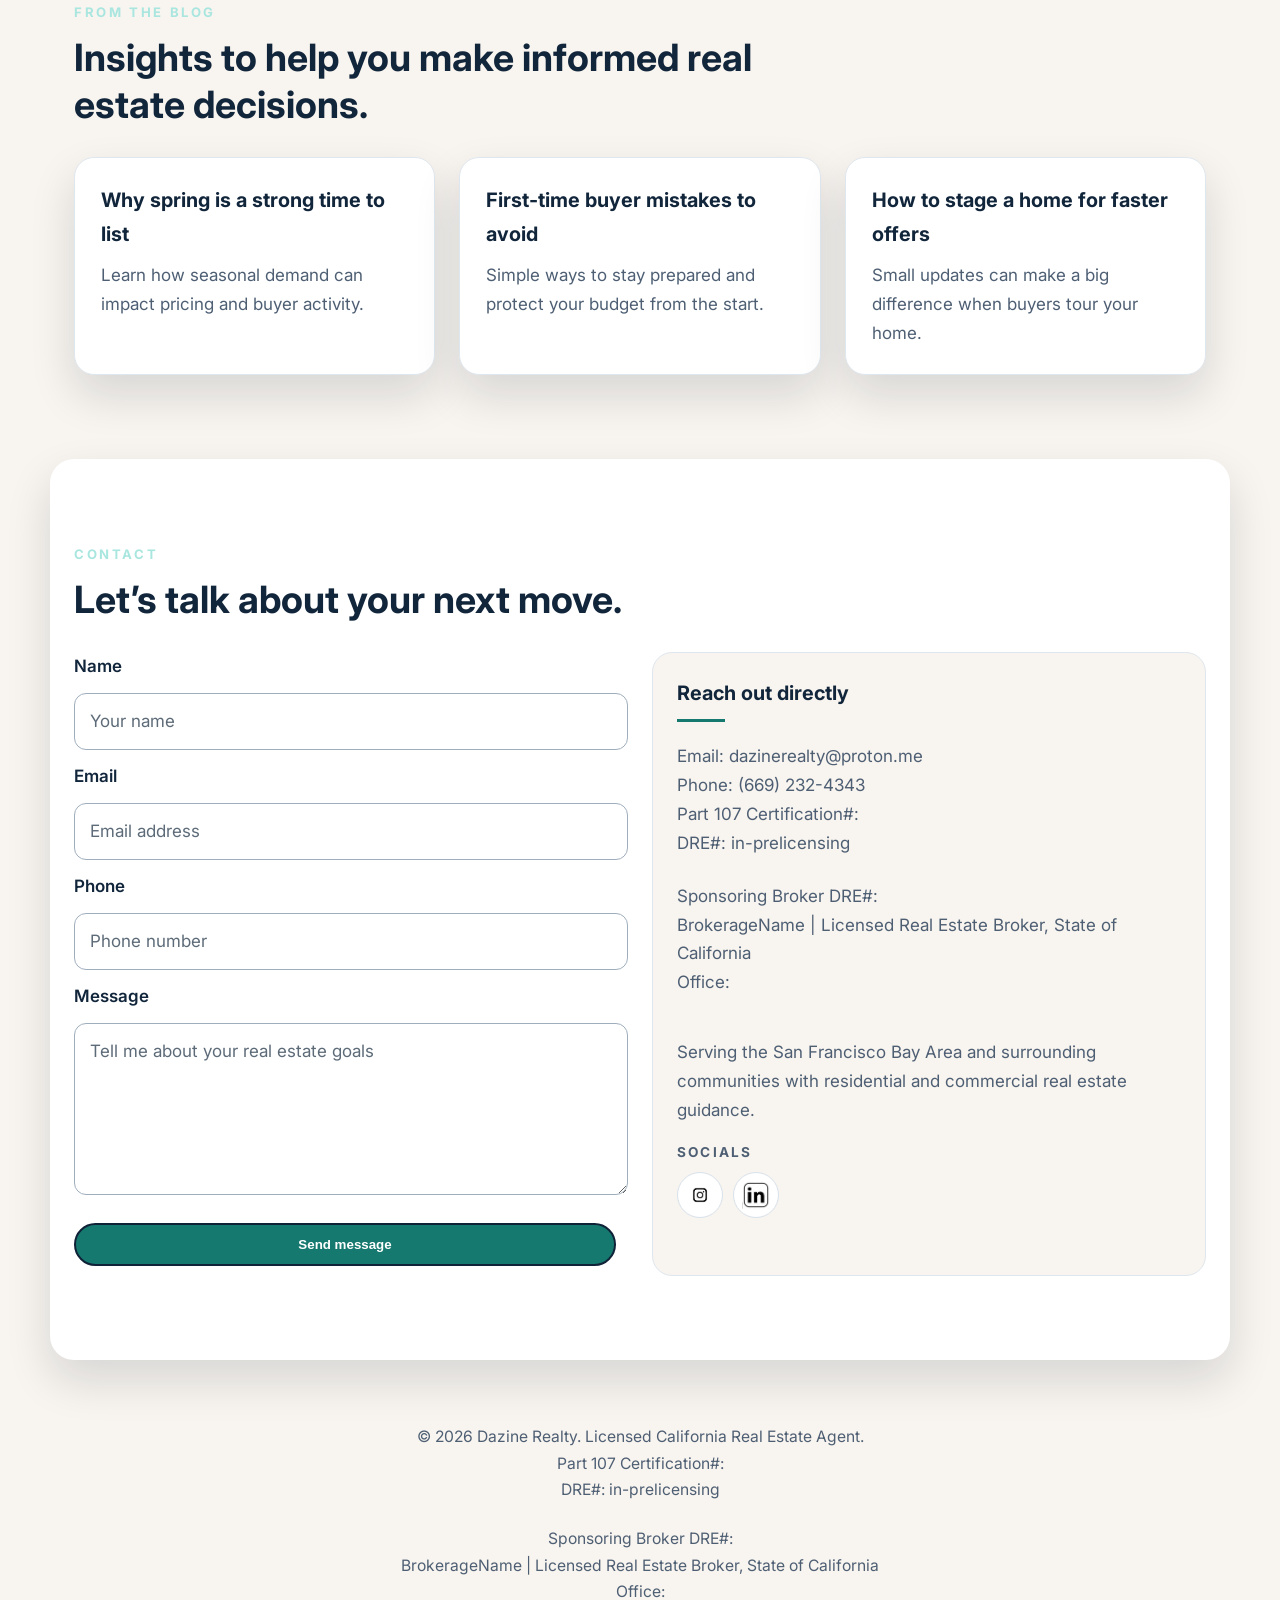
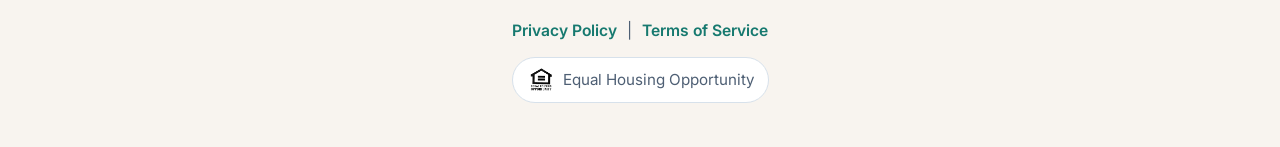
==== commit 9a48d525: "Update site content and legal pages" ====
--- a/index.html
+++ b/index.html
@@ -60,7 +60,7 @@
     <a href="#main-content" class="skip-link">Skip to main content</a>
     <header class="hero">
       <nav class="navbar" aria-label="Primary navigation">
-        <a href="#top" class="brand">Dazine Realty</a>
+        <a href="#contact" class="brand">Dazine Realty</a>
         <div class="nav-links">
           <a href="#about" class="nav-link">About</a>
           <a href="#services" class="nav-link">Services</a>
@@ -162,7 +162,7 @@
           </article>
           <article class="card">
             <h3>Drone Photography & FPV</h3>
-            <p>Capture elevated listing photos and cinematic FPV drone content that helps homes and commercial spaces stand out online.</p>
+            <p>Capture elevated listing photos and cinematic FPV drone content by a licensed sUAS pilot, helping homes and commercial spaces stand out online.</p>
           </article>
           <article class="card">
             <h3>Matterport 3D Tours</h3>
@@ -259,15 +259,19 @@
             <h3>Reach out directly</h3>
             <p>Email: <a href="mailto:dazinerealty@proton.me">dazinerealty@proton.me</a></p>
             <p>Phone: <a href="tel:+16692324343">(669) 232-4343</a></p>
-            <p>DRE: in-prelicensing</p>
-            <p>Serving the San Francisco Bay Area and surrounding communities with residential and commercial real estate guidance.</p>
+            <p>Part 107 Certification#:</p>
+            <p>DRE#: in-prelicensing</p>
+            <p class="legal-group-start">Sponsoring Broker DRE#:</p>
+            <p>BrokerageName | Licensed Real Estate Broker, State of California</p>
+            <p>Office:</p>
+            <p class="contact-service">Serving the San Francisco Bay Area and surrounding communities with residential and commercial real estate guidance.</p>
             <div class="socials-block">
               <p class="socials-title">Socials</p>
               <div class="social-links-row">
                 <a href="https://www.instagram.com/" target="_blank" rel="noopener noreferrer" class="social-link" aria-label="Follow on Instagram">
                   <img src="instagramLogo.jpg" alt="Instagram icon for Dazine Realty" class="social-icon" />
                 </a>
-                <a href="https://www.linkedin.com/" target="_blank" rel="noopener noreferrer" class="social-link" aria-label="Visit LinkedIn profile">
+                <a href="https://www.linkedin.com/in/sajedanwardazine/" target="_blank" rel="noopener noreferrer" class="social-link" aria-label="Visit LinkedIn profile">
                   <img src="linkedInLogo.jpg" alt="LinkedIn icon for Dazine Realty" class="social-icon" />
                 </a>
               </div>
@@ -288,7 +292,16 @@
     <footer aria-label="Footer">
       <div class="footer-content">
         <p>© 2026 Dazine Realty. Licensed California Real Estate Agent.</p>
-        <p>DRE: in-prelicensing</p>
+        <p>Part 107 Certification#:</p>
+        <p>DRE#: in-prelicensing</p>
+        <p class="legal-group-start">Sponsoring Broker DRE#:</p>
+        <p>BrokerageName | Licensed Real Estate Broker, State of California</p>
+        <p>Office:</p>
+        <p class="footer-legal-links">
+          <a href="legal.html#privacy">Privacy Policy</a>
+          <span aria-hidden="true">|</span>
+          <a href="legal.html#terms">Terms of Service</a>
+        </p>
       </div>
       <div class="footer-badges">
         <div class="equal-housing" aria-label="Equal Housing Opportunity">
--- a/style.css
+++ b/style.css
@@ -316,6 +316,14 @@
   color: var(--muted);
 }
 
+.legal-group-start {
+  margin-top: 1.4em;
+}
+
+.contact-service {
+  margin-top: 2.4em;
+}
+
 .card-grid {
   display: grid;
   grid-template-columns: repeat(3, 1fr);
@@ -360,6 +368,42 @@
   margin-bottom: 24px;
   color: var(--teal);
   font-weight: 600;
+}
+
+.blog-page h1 {
+  margin-bottom: 28px;
+}
+
+.blog-page h1::after {
+  content: '';
+  display: block;
+  width: 72px;
+  height: 3px;
+  margin-top: 12px;
+  background: var(--teal);
+}
+
+.blog-intro-card {
+  background: white;
+  border-radius: 24px;
+  padding: 28px 32px;
+  box-shadow: var(--shadow);
+  margin-bottom: 32px;
+}
+
+.blog-intro-card p {
+  color: var(--muted);
+  margin-bottom: 16px;
+  line-height: 1.75;
+}
+
+.blog-intro-card p:last-child {
+  margin-bottom: 0;
+}
+
+.blog-intro-card a {
+  color: var(--teal);
+  font-weight: 700;
 }
 
 .blog-post {
@@ -459,7 +503,9 @@
 }
 
 .contact-form button {
-  border: none;
+  border: 2px solid var(--navy);
+  background: var(--teal);
+  color: white;
   cursor: pointer;
 }
 
@@ -470,6 +516,19 @@
   border: 1px solid #dfe7ee;
 }
 
+.contact-info h3 {
+  margin-bottom: 20px;
+}
+
+.contact-info h3::after {
+  content: '';
+  display: block;
+  width: 48px;
+  height: 3px;
+  margin-top: 8px;
+  background: var(--teal);
+}
+
 footer {
   text-align: center;
   padding: 24px 24px 44px;
@@ -484,6 +543,68 @@
 
 .footer-content {
   margin-bottom: 12px;
+}
+
+.footer-legal-links {
+  display: flex;
+  justify-content: center;
+  gap: 10px;
+  flex-wrap: wrap;
+  margin-top: 12px;
+}
+
+.footer-legal-links a {
+  color: var(--teal);
+  font-weight: 600;
+}
+
+.legal-page {
+  max-width: 900px;
+  margin: 0 auto;
+  padding: 64px 24px 80px;
+}
+
+.legal-page .back-link {
+  display: inline-block;
+  margin-bottom: 24px;
+  color: var(--teal);
+  font-weight: 600;
+}
+
+.legal-page h1 {
+  margin-bottom: 28px;
+}
+
+.legal-section {
+  background: white;
+  border-radius: 24px;
+  padding: 32px;
+  margin-bottom: 24px;
+  box-shadow: var(--shadow);
+  scroll-margin-top: 24px;
+}
+
+.legal-section h2 {
+  margin-bottom: 16px;
+}
+
+.legal-section h3 {
+  margin-top: 24px;
+  margin-bottom: 8px;
+}
+
+.legal-section p {
+  color: var(--muted);
+  margin-bottom: 12px;
+}
+
+.legal-section p:last-child {
+  margin-bottom: 0;
+}
+
+.legal-section a {
+  color: var(--teal);
+  font-weight: 600;
 }
 
 .footer-badges {
